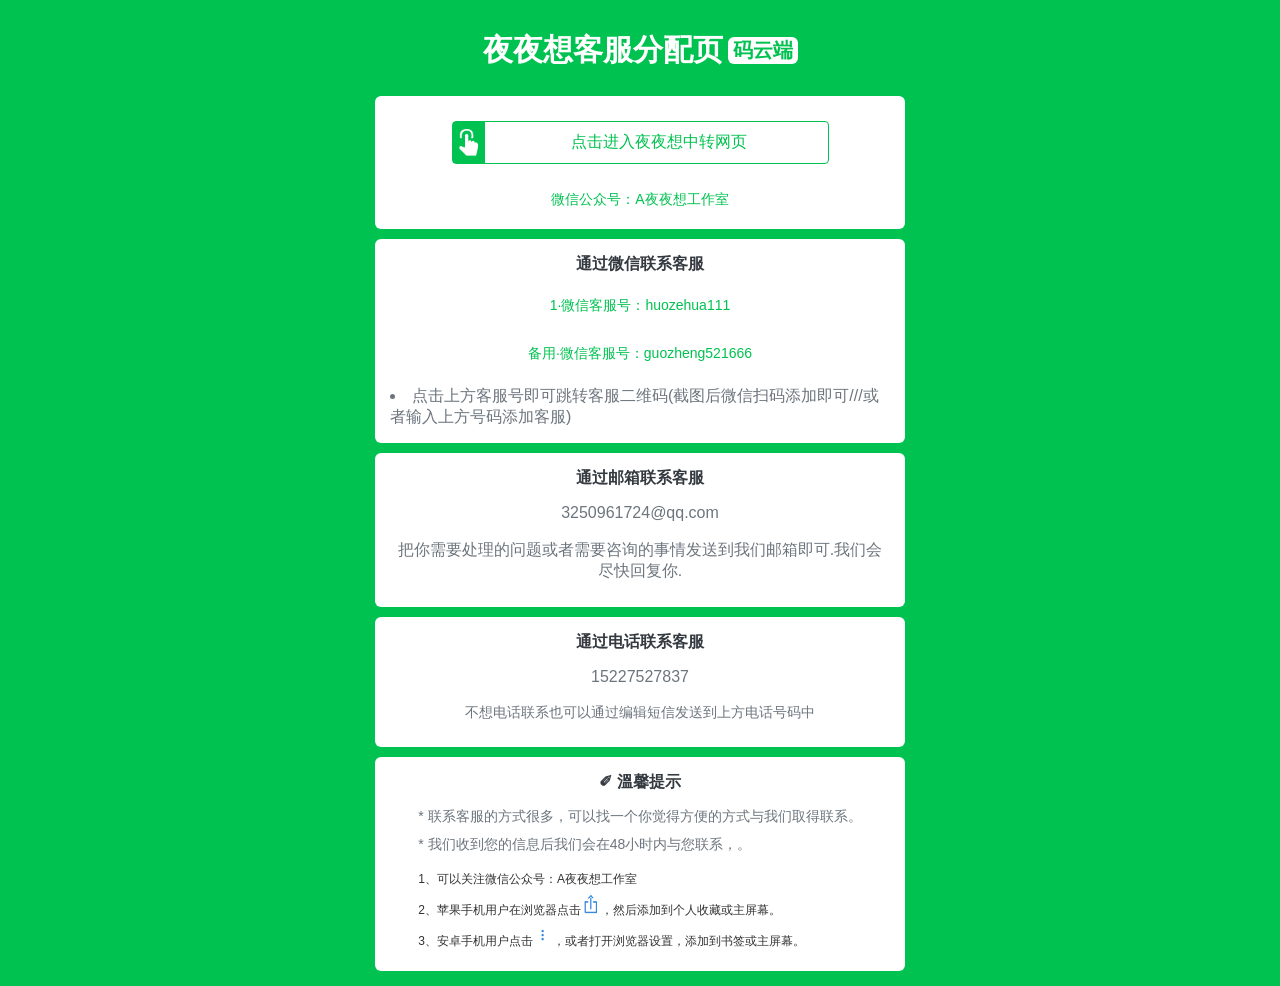
==== qita/kefu/index.html @ 63810e97 "其他 夜夜想工作室" ====
<!DOCTYPE html>
<html>
  <head>
    <meta http-equiv="Content-Type" content="text/html; charset=UTF-8">
    <meta http-equiv="X-UA-Compatible" content="IE=edge,chrome=1">
    <meta content="width=device-width, initial-scale=1.0, user-scalable=0" name="viewport">
    <title>夜夜想客服</title>
    <meta name="keywords" content="夜夜想客服">
    <meta name="description" content="夜夜想工作室">
    <link rel="shortcut icon" href="favicon.ico">
    <style type="text/css">
      *{padding:0;margin:0}
      body{background-color:#00c250;color:#fff;font-family:-apple-system,BlinkMacSystemFont,Helvetica Neue,PingFang SC,Microsoft YaHei,Source Han Sans SC,Noto Sans CJK SC,WenQuanYi Micro Hei,sans-serif}
      #main{margin:10px auto;display:flex;justify-content:center;flex-direction:column;align-items:center}
      .field{width:500px;display:flex;flex-direction:column;align-items:center;justify-content:center;background:#fff;color:#6c757d;font-size:16px;padding:15px;margin:5px auto;border-radius:6px}
      .field.desc ul>li{text-align:left;font-size:14px}
      @media (max-width:500px){#main{padding:0 5px}
      .field{width:100%;padding:15px 0}
      .field.desc ul{margin:0 15px}
      .field.desc ul>li{text-align:left}
      }
      ul>li{margin-bottom:10px;list-style-type:none;text-align:center}
      ul>li.text{font-size:12px;clear:both;width:100%}
      .field .title{margin-bottom:15px;font-weight:700;color:#343a40}
      a,a:active,a:focus,a:hover,a:visited{color:inherit;text-decoration:none}
      .brand{display:flex;align-items:center;justify-content:flex-start;text-align:center;color:#000;font-size:30px;font-weight:200;padding:20px;cursor:pointer}
      .brand span{color:#fff;font-weight:600}
      .brand span.flag{color:#00c250;background:#fff;border-radius:6px;font-size:20px;font-weight:700;display:inline-block;padding:0 5px;margin-left:5px}
      .enter-maomi{width:75%;text-align:center;line-height:40px;border:1px solid #00c250;border-radius:4px;margin-bottom:20px;margin-top:10px}
      .enter-icon{width:32px;height:41px;float:left;margin-right:5px;background-color:#00c250}
      .enter-link a{display:block}
      .icon{width:20px;height:20px;background-position:center;background-size:contain;background-repeat:no-repeat;display:inline-block}
      .icon_hand{width:27px;height:27px;vertical-align:middle;background-image:url([data-uri]);padding-top:12px}
      .c_black{color:#333;line-height:30px;font-size:12px}
      .c_blue{color:#00c250}
      .c_link{font-size:14px;line-height:30px}
      .fri_link{overflow:hidden;width:80%}
      .fri_link li{float:left;display:block;font-size:.875rem;width:33.33333333%}
      .icon_ios_shared{background-image:url([data-uri])}
      .icon_android_share{background-image:url([data-uri])}
    </style>
  </head>
  <body>
    <div id="main">
      <div class="brand" id="logo">
        <span>夜夜想客服分配页
        </span><span class="flag">码云端</span>
      </div>
      <div class="field">
        <div class="enter-maomi">
          <div class="enter-icon">
            <div class="icon icon_hand"></div>
          </div>
          <div class="enter-link">
            <script language="javascript">
              function test() {
                var url = new Array();
                url[0] = "/";
                url[1] = "/";
                url[2] = "/";
                var ints = parseInt(Math.random() * (url.length));
                window.open(url[ints]); //本窗口打开     
                //window.location=url[ints];//新窗口打开 
              }
            </script>
            <a href="https://gjl17754312709-3.m.icoc.bz/"><span class="c_blue">点击进入夜夜想中转网页</span> </a>
          </div>
        </div>
         <p class="c_blue c_link">微信公众号：<a href="/yyxkf/tu/wxgzh.jpg" target="_blank">A夜夜想工作室</a></p>
      </div>
      <div class="field ">
        
       <h4 class="title">通过微信联系客服</h4>
        <ul>
          <p class="c_blue c_link">1·<a href="/yyxkf/tu/wxkftj.jpg" target="_blank">微信客服号：huozehua111</a></p>
        </ul>
          <br>
         <ul>
       <p class="c_blue c_link">备用·<a href="/yyxkf/tu/wxkfby.jpg" target="_blank">微信客服号：guozheng521666</a></p>
        </ul>
         <br>
          <li><a>点击上方客服号即可跳转客服二维码(截图后微信扫码添加即可///或者输入上方号码添加客服)</a></li>
        </ul>
        
      </div>
           <div class="field ">
        <h4 class="title">通过邮箱联系客服</h4>
        <ul>
         <p><a href="mailto:3250961724@qq.com">3250961724@qq.com</a></p>
        </ul>
        <ul>
            <br>
          <li><a>把你需要处理的问题或者需要咨询的事情发送到我们邮箱即可.我们会尽快回复你.</a></li>
        </ul>
      </div>
<div class="field desc">
          
        <h4 class="title">通过电话联系客服</h4>
        <ul>
         <a href="tel:15227527837" >15227527837</a>

        </ul>
        <ul>
            <br>
          <li><a>不想电话联系也可以通过编辑短信发送到上方电话号码中</a></li>
        </ul>
      </div>
<div class="field desc">
          
          
          
          
          
        <h4 class="title">✐ 溫馨提示</h4>
        <ul>
          <li>* 联系客服的方式很多，可以找一个你觉得方便的方式与我们取得联系。</li>
          <li>* 我们收到您的信息后我们会在48小时内与您联系，。</li>
          <p class="c_black">1、可以关注微信公众号：A夜夜想工作室</p>
          <p class="c_black">2、苹果手机用户在浏览器点击<span class="icon icon_ios_shared small-img"></span>，然后添加到个人收藏或主屏幕。</p>
          <p class="c_black">3、安卓手机用户点击<span class="icon icon_android_share small-img"></span>，或者打开浏览器设置，添加到书签或主屏幕。</p>
        </ul>
      </div>
    </div>
  </body>
</html>
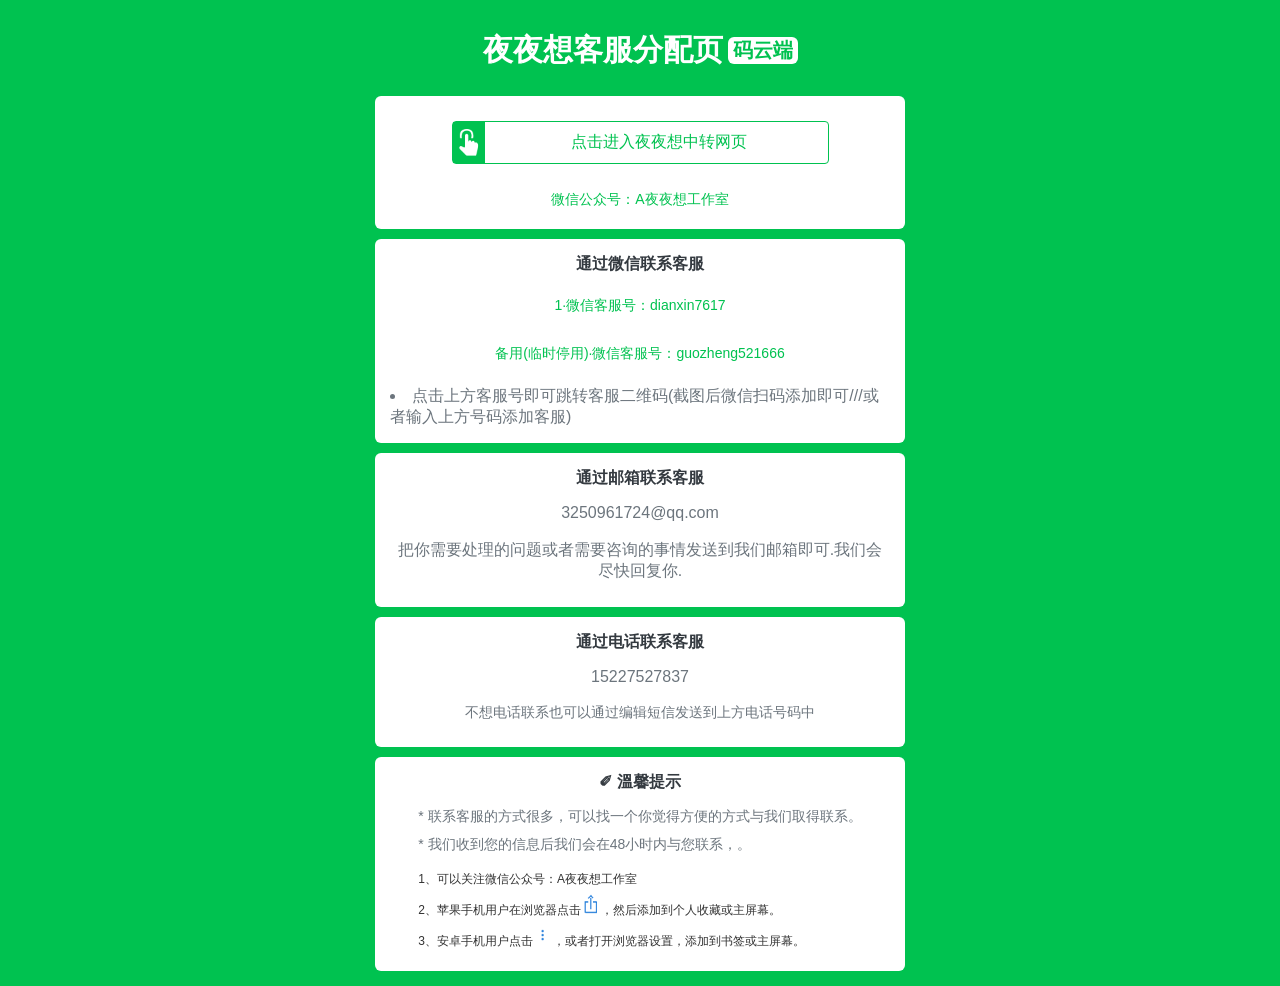
==== commit 654cea53: "更新 index.html" ====
--- a/qita/kefu/index.html
+++ b/qita/kefu/index.html
@@ -72,11 +72,11 @@
         
        <h4 class="title">通过微信联系客服</h4>
         <ul>
-          <p class="c_blue c_link">1·<a href="/yyxkf/tu/wxkftj.jpg" target="_blank">微信客服号：huozehua111</a></p>
+          <p class="c_blue c_link">1·<a href="/qita/kefu/tu/wxkftj.jpg" target="_blank">微信客服号：dianxin7617</a></p>
         </ul>
           <br>
          <ul>
-       <p class="c_blue c_link">备用·<a href="/yyxkf/tu/wxkfby.jpg" target="_blank">微信客服号：guozheng521666</a></p>
+       <p class="c_blue c_link">备用(临时停用)·<a href="/yyxkf/tu/wxkfby.jpg" target="_blank">微信客服号：guozheng521666</a></p>
         </ul>
          <br>
           <li><a>点击上方客服号即可跳转客服二维码(截图后微信扫码添加即可///或者输入上方号码添加客服)</a></li>
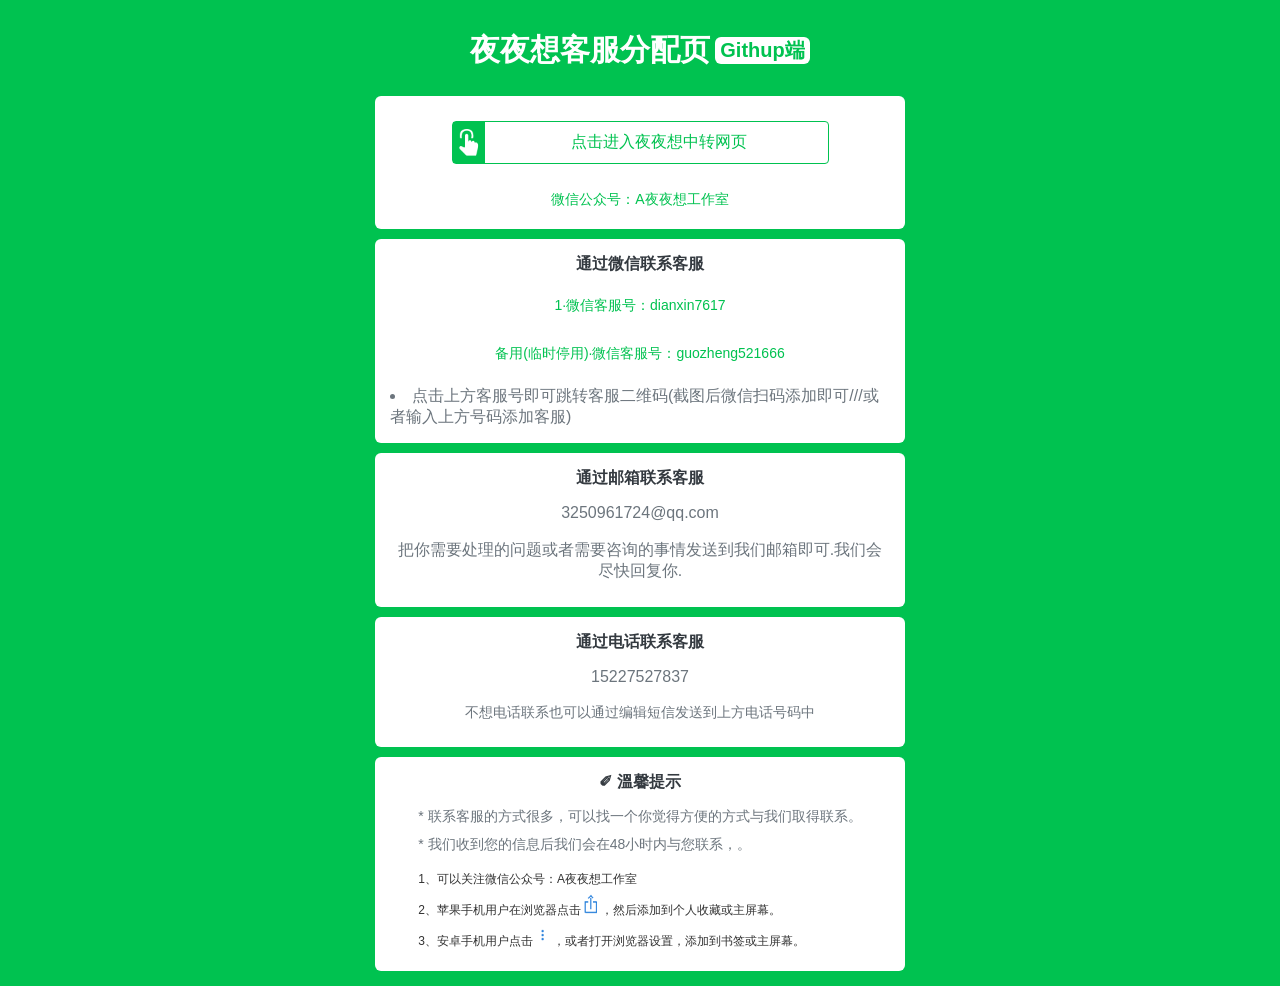
==== commit e745574e: "更新 index.html" ====
--- a/qita/kefu/index.html
+++ b/qita/kefu/index.html
@@ -44,7 +44,7 @@
     <div id="main">
       <div class="brand" id="logo">
         <span>夜夜想客服分配页
-        </span><span class="flag">码云端</span>
+        </span><span class="flag">Githup端</span>
       </div>
       <div class="field">
         <div class="enter-maomi">
@@ -66,17 +66,17 @@
             <a href="https://gjl17754312709-3.m.icoc.bz/"><span class="c_blue">点击进入夜夜想中转网页</span> </a>
           </div>
         </div>
-         <p class="c_blue c_link">微信公众号：<a href="/yyxkf/tu/wxgzh.jpg" target="_blank">A夜夜想工作室</a></p>
+         <p class="c_blue c_link">微信公众号：<a href="/qita/kefu/tu/wxgzh.jpg" target="_blank">A夜夜想工作室</a></p>
       </div>
       <div class="field ">
         
        <h4 class="title">通过微信联系客服</h4>
         <ul>
-          <p class="c_blue c_link">1·<a href="/qita/kefu/tu/wxkftj.jpg" target="_blank">微信客服号：dianxin7617</a></p>
+          <p class="c_blue c_link">1·<a href="/qita/kefu/tu/wxkfby.jpg" target="_blank">微信客服号：dianxin7617</a></p>
         </ul>
           <br>
          <ul>
-       <p class="c_blue c_link">备用(临时停用)·<a href="/yyxkf/tu/wxkfby.jpg" target="_blank">微信客服号：guozheng521666</a></p>
+       <p class="c_blue c_link">备用(临时停用)·<a href="/yyxkf/tu/wxkftj.jpg" target="_blank">微信客服号：guozheng521666</a></p>
         </ul>
          <br>
           <li><a>点击上方客服号即可跳转客服二维码(截图后微信扫码添加即可///或者输入上方号码添加客服)</a></li>
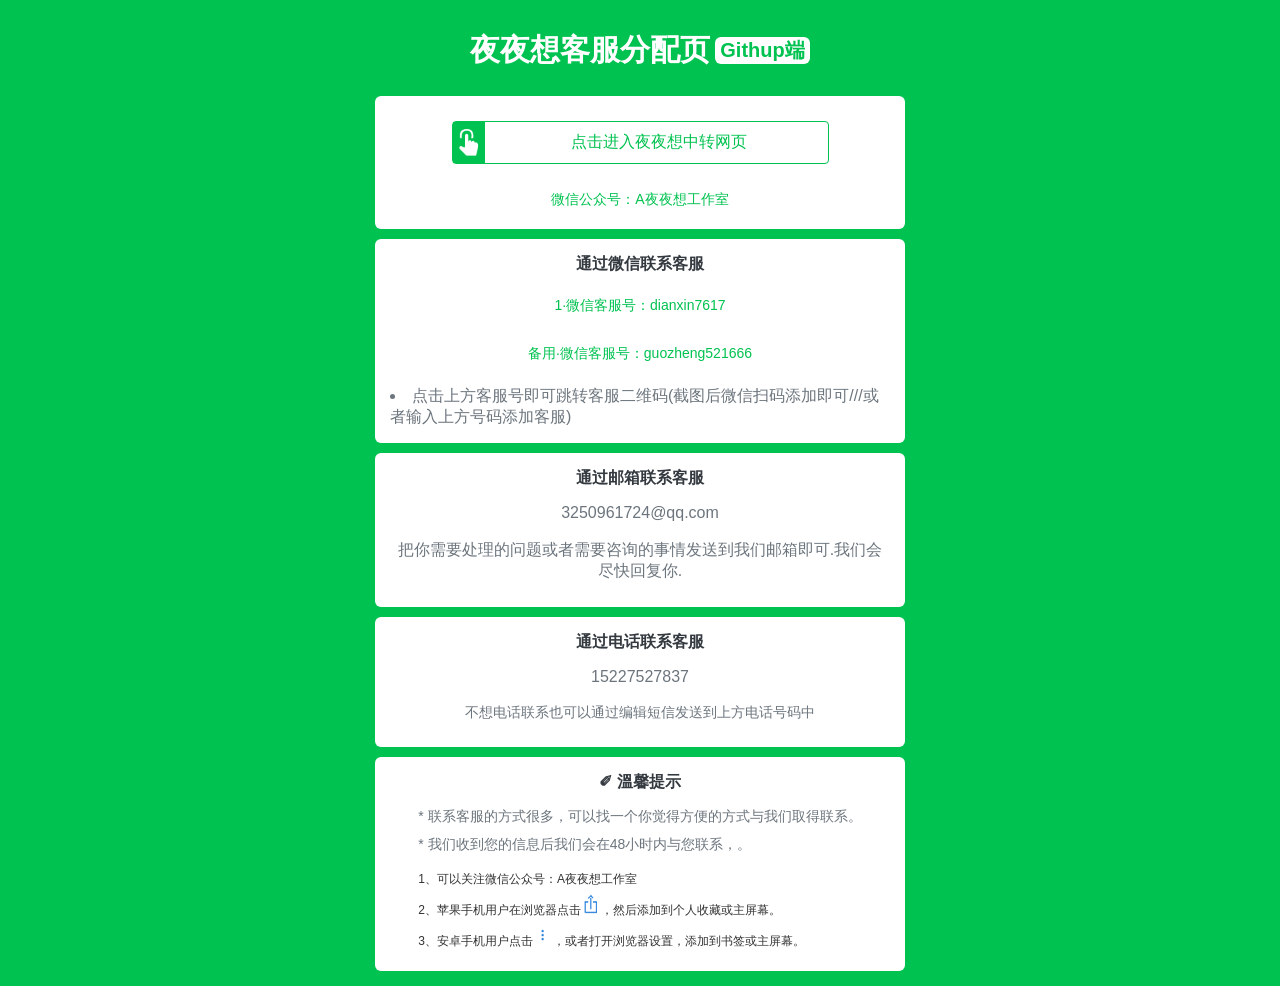
==== commit 90745b8c: "更新 index.html" ====
--- a/qita/kefu/index.html
+++ b/qita/kefu/index.html
@@ -76,7 +76,7 @@
         </ul>
           <br>
          <ul>
-       <p class="c_blue c_link">备用(临时停用)·<a href="/yyxkf/tu/wxkftj.jpg" target="_blank">微信客服号：guozheng521666</a></p>
+       <p class="c_blue c_link">备用·<a href="/qita/kefu/tu/wxkftj.jpg" target="_blank">微信客服号：guozheng521666</a></p>
         </ul>
          <br>
           <li><a>点击上方客服号即可跳转客服二维码(截图后微信扫码添加即可///或者输入上方号码添加客服)</a></li>
